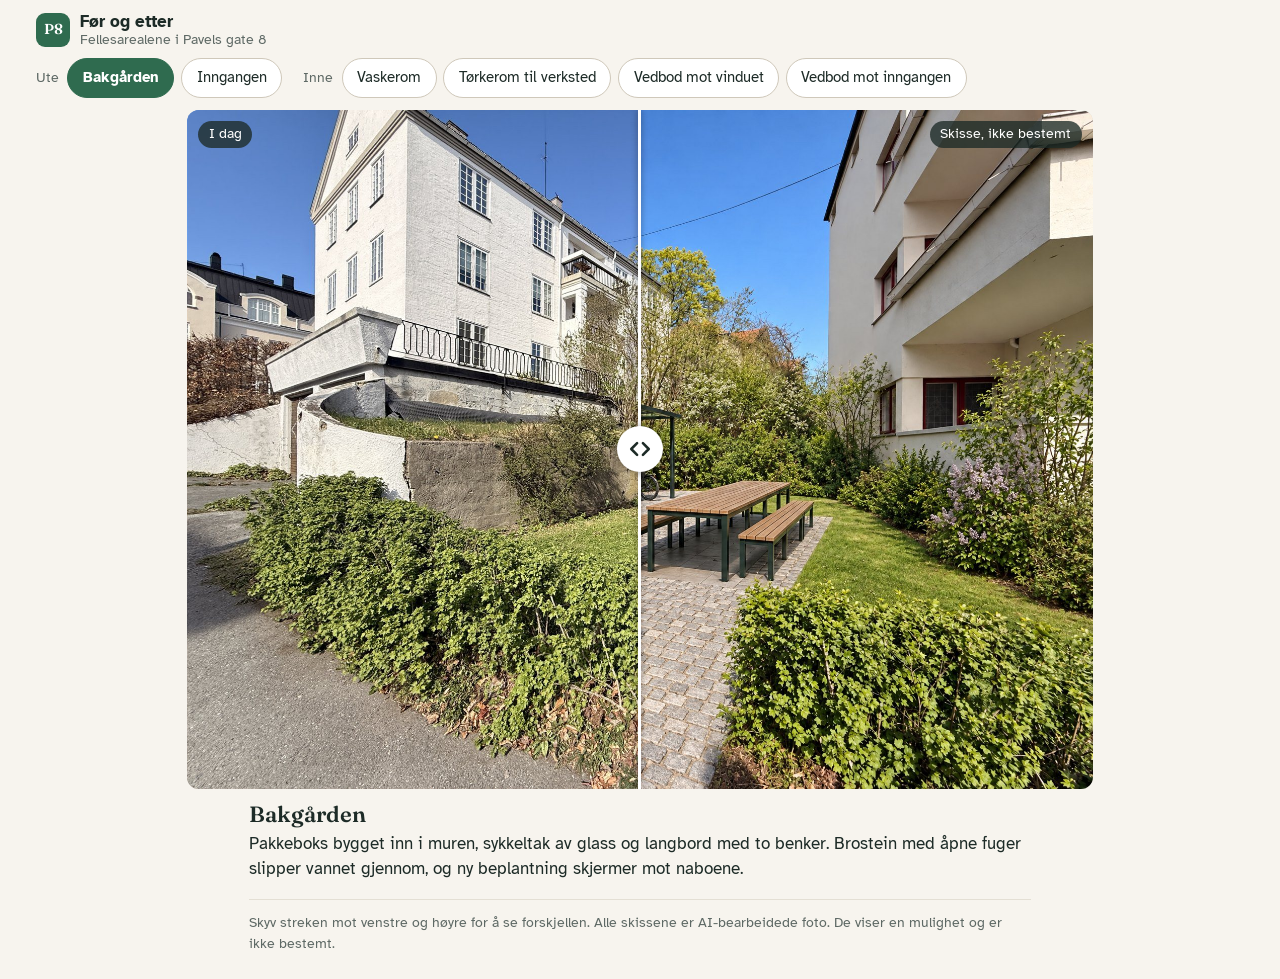
==== for-etter/index.html @ d317d460 "Legg til for-etter-side med slider for fellesarealene Co-Authored-By: Claude Opus 5.5 <noreply@anthr" ====
<!doctype html>
<html lang="nb">
<head>
  <meta charset="utf-8">
  <meta name="viewport" content="width=device-width, initial-scale=1">
  <meta name="robots" content="noindex">
  <title>Før og etter | Pavels gate 8</title>
  <link rel="preconnect" href="https://fonts.googleapis.com">
  <link rel="preconnect" href="https://fonts.gstatic.com" crossorigin>
  <link href="https://fonts.googleapis.com/css2?family=Atkinson+Hyperlegible:wght@400;700&family=Fraunces:opsz,wght@9..144,600&display=swap" rel="stylesheet">
  <style>
    :root {
      --bg: #F7F4EE;
      --surface: #FFFFFF;
      --ink: #1D2B27;
      --muted: #5E6965;
      --line: #E4DFD4;
      --line-strong: #CFC8BA;
      --primary: #2F6B4F;
      --primary-hover: #25573F;
      --primary-soft: #E4EFE8;
      --focus: #1B4FD8;
      --serif: 'Fraunces', Georgia, serif;
      --sans: 'Atkinson Hyperlegible', system-ui, -apple-system, 'Segoe UI', sans-serif;
      --gutter: 16px;
      --reservert: 13rem;
    }
    * { box-sizing: border-box; }
    html { font-size: 17px; -webkit-text-size-adjust: 100%; }
    body { margin: 0; background: var(--bg); color: var(--ink); font-family: var(--sans); line-height: 1.5; }

    .side { max-width: 1240px; margin: 0 auto; padding: 0 var(--gutter); }

    /* Topp */
    .topp { display: flex; align-items: center; gap: .6rem; padding: .7rem 0 .55rem; }
    .merke {
      width: 2rem; height: 2rem; border-radius: 9px; background: var(--primary); color: #fff;
      display: grid; place-items: center; font-family: var(--serif); font-size: .85rem; font-weight: 600; flex: none;
    }
    h1 { margin: 0; font-size: 1rem; font-weight: 700; line-height: 1.2; }
    h1 span { display: block; color: var(--muted); font-size: .8rem; font-weight: 400; }

    /* Romknapper */
    .romvalg { display: flex; flex-wrap: wrap; gap: .4rem 1.25rem; padding-bottom: .7rem; }
    .gruppe { display: flex; flex-wrap: wrap; align-items: center; gap: .4rem; }
    .gruppe-navn { color: var(--muted); font-size: .8rem; margin-right: .1rem; }
    .gruppe-knapper { display: flex; flex-wrap: wrap; gap: .4rem; }
    .romknapp {
      font: inherit; font-size: .9rem; color: var(--ink); background: var(--surface);
      border: 1px solid var(--line-strong); border-radius: 999px; padding: .36rem .85rem;
      min-height: 40px; cursor: pointer;
    }
    .romknapp:hover { background: var(--primary-soft); border-color: var(--primary); }
    .romknapp[aria-current="true"] { background: var(--primary); border-color: var(--primary); color: #fff; font-weight: 700; }
    .romknapp:focus-visible { outline: 3px solid var(--focus); outline-offset: 2px; }

    /* Slider */
    .scene {
      --r: 1.333;
      --pos: 50%;
      position: relative; overflow: hidden; margin: 0 auto;
      aspect-ratio: var(--r);
      width: min(100%, calc(max(20rem, 100vh - var(--reservert)) * var(--r)));
      width: min(100%, calc(max(20rem, 100dvh - var(--reservert)) * var(--r)));
      background: #DDD8CC; border-radius: 12px;
      cursor: ew-resize; touch-action: pan-y; user-select: none; -webkit-user-select: none;
    }
    .lag { position: absolute; inset: 0; }
    .lag img { display: block; width: 100%; height: 100%; object-fit: cover; pointer-events: none; }
    .lag-for { clip-path: inset(0 calc(100% - var(--pos)) 0 0); }
    .merkelapp {
      position: absolute; top: .65rem; padding: .18rem .6rem; border-radius: 999px;
      background: rgba(29, 43, 39, .78); color: #fff; font-size: .82rem; white-space: nowrap;
    }
    .lag-for .merkelapp { left: .65rem; }
    .lag-etter .merkelapp { right: .65rem; }

    .skille { position: absolute; top: 0; bottom: 0; left: var(--pos); width: 0; pointer-events: none; }
    .skille::before {
      content: ""; position: absolute; top: 0; bottom: 0; left: -1.5px; width: 3px;
      background: #fff; box-shadow: 0 0 6px rgba(0, 0, 0, .45);
    }
    .knott {
      position: absolute; top: 50%; left: 0; width: 46px; height: 46px; transform: translate(-50%, -50%);
      display: grid; place-items: center; border-radius: 50%;
      background: #fff; color: var(--ink); box-shadow: 0 1px 8px rgba(0, 0, 0, .4);
    }
    .knott svg { width: 28px; height: 28px; }
    .skyver {
      position: absolute; width: 1px; height: 1px; opacity: 0; margin: 0; padding: 0; overflow: hidden;
      left: var(--pos); top: 50%;
    }
    .skyver:focus-visible ~ .skille .knott { outline: 3px solid var(--focus); outline-offset: 2px; }

    /* Tekst under */
    .omtale { max-width: 46rem; margin: .7rem auto 0; }
    h2 { margin: 0 0 .15rem; font-family: var(--serif); font-size: 1.3rem; font-weight: 600; line-height: 1.25; }
    .omtale p { margin: 0; }
    .fot { max-width: 46rem; margin: 1rem auto 0; padding: .7rem 0 1.4rem; border-top: 1px solid var(--line); color: var(--muted); font-size: .85rem; }

    @media (max-width: 640px) {
      :root { --reservert: 0rem; }
      .romvalg { gap: .35rem; }
      .gruppe { width: 100%; flex-wrap: nowrap; align-items: flex-start; }
      .gruppe-navn { width: 2.4rem; margin: 0; padding-top: .5rem; flex: none; }
      .scene { border-radius: 8px; }
      .merkelapp { font-size: .75rem; top: .45rem; }
      .lag-for .merkelapp { left: .45rem; }
      .lag-etter .merkelapp { right: .45rem; }
    }
  </style>
</head>
<body>
  <div class="side">
    <header class="topp">
      <span class="merke" aria-hidden="true">P8</span>
      <h1>Før og etter <span>Fellesarealene i Pavels gate 8</span></h1>
    </header>

    <nav class="romvalg" id="romvalg" aria-label="Velg areal"></nav>

    <main>
      <div class="scene" id="scene">
        <div class="lag lag-etter">
          <img id="bilde-etter" alt="" draggable="false">
          <span class="merkelapp">Skisse, ikke bestemt</span>
        </div>
        <div class="lag lag-for">
          <img id="bilde-for" alt="" draggable="false">
          <span class="merkelapp">I dag</span>
        </div>
        <input class="skyver" id="skyver" type="range" min="0" max="100" step="1" value="50"
               aria-label="Skyv for å sammenligne bildet fra i dag med skissen">
        <div class="skille" aria-hidden="true">
          <div class="knott">
            <svg viewBox="0 0 24 24" fill="none" stroke="currentColor" stroke-width="2.2" stroke-linecap="round" stroke-linejoin="round">
              <path d="M9.5 7 4.5 12l5 5"/><path d="m14.5 7 5 5-5 5"/>
            </svg>
          </div>
        </div>
      </div>

      <section class="omtale" aria-live="polite">
        <h2 id="rom-tittel"></h2>
        <p id="rom-tekst"></p>
      </section>
    </main>

    <footer class="fot">
      Skyv streken mot venstre og høyre for å se forskjellen. Alle skissene er AI-bearbeidede foto. De viser en mulighet og er ikke bestemt.
    </footer>
  </div>

  <script>
    var ROM = [
      {
        id: 'bakgard', gruppe: 'Ute', knapp: 'Bakgården', tittel: 'Bakgården', b: 1800, h: 1350,
        tekst: 'Pakkeboks bygget inn i muren, sykkeltak av glass og langbord med to benker. Brostein med åpne fuger slipper vannet gjennom, og ny beplantning skjermer mot naboene.',
        altFor: 'Bakgården i dag, med gressbakke, støttemur og busker.',
        altEtter: 'Skisse av bakgården med pakkeboks i muren, sykkeltak, langbord på brostein og ny beplantning.'
      },
      {
        id: 'inngang', gruppe: 'Ute', knapp: 'Inngangen', tittel: 'Inngangen', b: 1800, h: 1350,
        tekst: 'Bord og to benker med rygg, for rundt seks personer, på skiferheller koblet til hellene foran inngangen. Gress rundt sittegruppen og busker som skjermer leiligheten i første etasje.',
        altFor: 'Inngangen i dag, med heller, plen og hekk.',
        altEtter: 'Skisse av inngangen med bord og to benker på skiferheller, omgitt av gress og busker.'
      },
      {
        id: 'vaskerom', gruppe: 'Inne', knapp: 'Vaskerom', tittel: 'Vaskerom', b: 1800, h: 1208,
        tekst: 'Fullverdig vaskeri med maskiner og utslagsvask i rustfritt stål langs venstre vegg. Under vinduet er det bord for bretting og planter. Tørkestativ i taket og kurvhylle til tøy som venter.',
        altFor: 'Vaskerommet i dag, med vaskemaskin, tørketrommel, gammel vask og treplatting.',
        altEtter: 'Skisse av vaskerommet med blå vegger, hvitt gulv, maskiner og vask i stål, bord under vinduet, kurvhylle og høyt skap.'
      },
      {
        id: 'verksted', gruppe: 'Inne', knapp: 'Tørkerom til verksted', tittel: 'Tørkerom til verksted', b: 1800, h: 1617,
        tekst: 'Rommet brukt som felles verksted, med arbeidsbenk under vinduet, verktøyvegg, sykkelhjørne og hylle for gjenbruk. Innerrommet er lager for materialer. Tørking er vist i vaskerommet ved siden av.',
        altFor: 'Tørkerommet i dag, med langbord, gammel rulle og slitt betonggulv.',
        altEtter: 'Skisse av rommet som verksted, med blå vegger, hvitt gulv, arbeidsbenk, verktøyvegg og en sykkel i reparasjonsstativ.'
      },
      {
        id: 'vedbod-vindu', gruppe: 'Inne', knapp: 'Vedbod mot vinduet', tittel: 'Vedbod mot vinduet', b: 1310, h: 1708,
        tekst: 'Høye vedhyller, benk under vinduet og plass til tralle, vedbærere og kasser. Gule vegger og lyst gulv.',
        altFor: 'Vedboden i dag, mørk og full av utstyr foran trehyller.',
        altEtter: 'Skisse av vedboden med gule vegger, høye vedhyller, vindu og benk.'
      },
      {
        id: 'vedbod-inngang', gruppe: 'Inne', knapp: 'Vedbod mot inngangen', tittel: 'Vedbod mot inngangen', b: 1800, h: 1350,
        tekst: 'Samme vedbod sett mot inngangsdøra. Høye hyller på begge sider, sekker med ved nederst og fri gang fram til døra.',
        altFor: 'Vedboden i dag sett mot den grønne døra, med trehyller, ved og poser.',
        altEtter: 'Skisse av vedboden med høye vedhyller på begge sider og fri gang fram til den grønne døra.'
      }
    ];

    var scene = document.getElementById('scene');
    var skyver = document.getElementById('skyver');
    var bildeFor = document.getElementById('bilde-for');
    var bildeEtter = document.getElementById('bilde-etter');
    var romvalg = document.getElementById('romvalg');
    var knapper = {};
    var sisteValg = 0;

    function kilde(rom, del) { return 'bilder/' + rom.id + '-' + del + '.jpg'; }

    function settPosisjon(prosent) {
      var p = Math.max(0, Math.min(100, prosent));
      scene.style.setProperty('--pos', p + '%');
      skyver.value = Math.round(p);
      skyver.setAttribute('aria-valuetext', Math.round(p) + ' prosent av bildet viser i dag');
    }

    function forhandslast(url) {
      return new Promise(function (ferdig) {
        var b = new Image();
        b.onload = b.onerror = ferdig;
        b.src = url;
        setTimeout(ferdig, 1500); // Treg linje: vis bildet mens det lastes
      });
    }

    function visRom(id, oppdaterAdresse) {
      var rom = ROM.filter(function (r) { return r.id === id; })[0] || ROM[0];
      var valg = ++sisteValg;
      Object.keys(knapper).forEach(function (k) {
        if (k === rom.id) knapper[k].setAttribute('aria-current', 'true');
        else knapper[k].removeAttribute('aria-current');
      });
      if (oppdaterAdresse) history.replaceState(null, '', '#' + rom.id);
      document.title = rom.tittel + ': før og etter | Pavels gate 8';
      document.getElementById('rom-tittel').textContent = rom.tittel;
      document.getElementById('rom-tekst').textContent = rom.tekst;

      Promise.all([forhandslast(kilde(rom, 'for')), forhandslast(kilde(rom, 'etter'))]).then(function () {
        if (valg !== sisteValg) return;
        scene.style.setProperty('--r', rom.b / rom.h);
        bildeFor.src = kilde(rom, 'for');
        bildeFor.alt = rom.altFor;
        bildeEtter.src = kilde(rom, 'etter');
        bildeEtter.alt = rom.altEtter;
        settPosisjon(50);
      });
    }

    // Romknapper, gruppert i ute og inne
    ['Ute', 'Inne'].forEach(function (navn) {
      var gruppe = document.createElement('div');
      gruppe.className = 'gruppe';
      gruppe.setAttribute('role', 'group');
      gruppe.setAttribute('aria-label', navn);
      var etikett = document.createElement('span');
      etikett.className = 'gruppe-navn';
      etikett.textContent = navn;
      etikett.setAttribute('aria-hidden', 'true');
      gruppe.appendChild(etikett);
      var rad = document.createElement('div');
      rad.className = 'gruppe-knapper';
      gruppe.appendChild(rad);
      ROM.filter(function (r) { return r.gruppe === navn; }).forEach(function (rom) {
        var k = document.createElement('button');
        k.type = 'button';
        k.className = 'romknapp';
        k.textContent = rom.knapp;
        k.addEventListener('click', function () { visRom(rom.id, true); });
        knapper[rom.id] = k;
        rad.appendChild(k);
      });
      romvalg.appendChild(gruppe);
    });

    // Dra med mus eller finger. Loddrett sveip på mobil ruller siden som vanlig.
    function fraPeker(e) {
      var boks = scene.getBoundingClientRect();
      settPosisjon((e.clientX - boks.left) / boks.width * 100);
    }
    var drar = false;
    scene.addEventListener('pointerdown', function (e) {
      drar = true;
      scene.setPointerCapture(e.pointerId);
      fraPeker(e);
      e.preventDefault();
    });
    scene.addEventListener('pointermove', function (e) { if (drar) fraPeker(e); });
    scene.addEventListener('pointerup', function () { drar = false; });
    scene.addEventListener('pointercancel', function () { drar = false; });

    // Piltaster via den skjulte skyveren
    skyver.addEventListener('input', function () { settPosisjon(Number(skyver.value)); });

    window.addEventListener('hashchange', function () { visRom(location.hash.slice(1), false); });

    visRom(location.hash.slice(1), false);

    // Last resten i bakgrunnen, slik at byttet mellom rom går raskt
    window.addEventListener('load', function () {
      ROM.forEach(function (rom) { forhandslast(kilde(rom, 'for')); forhandslast(kilde(rom, 'etter')); });
    });
  </script>
</body>
</html>
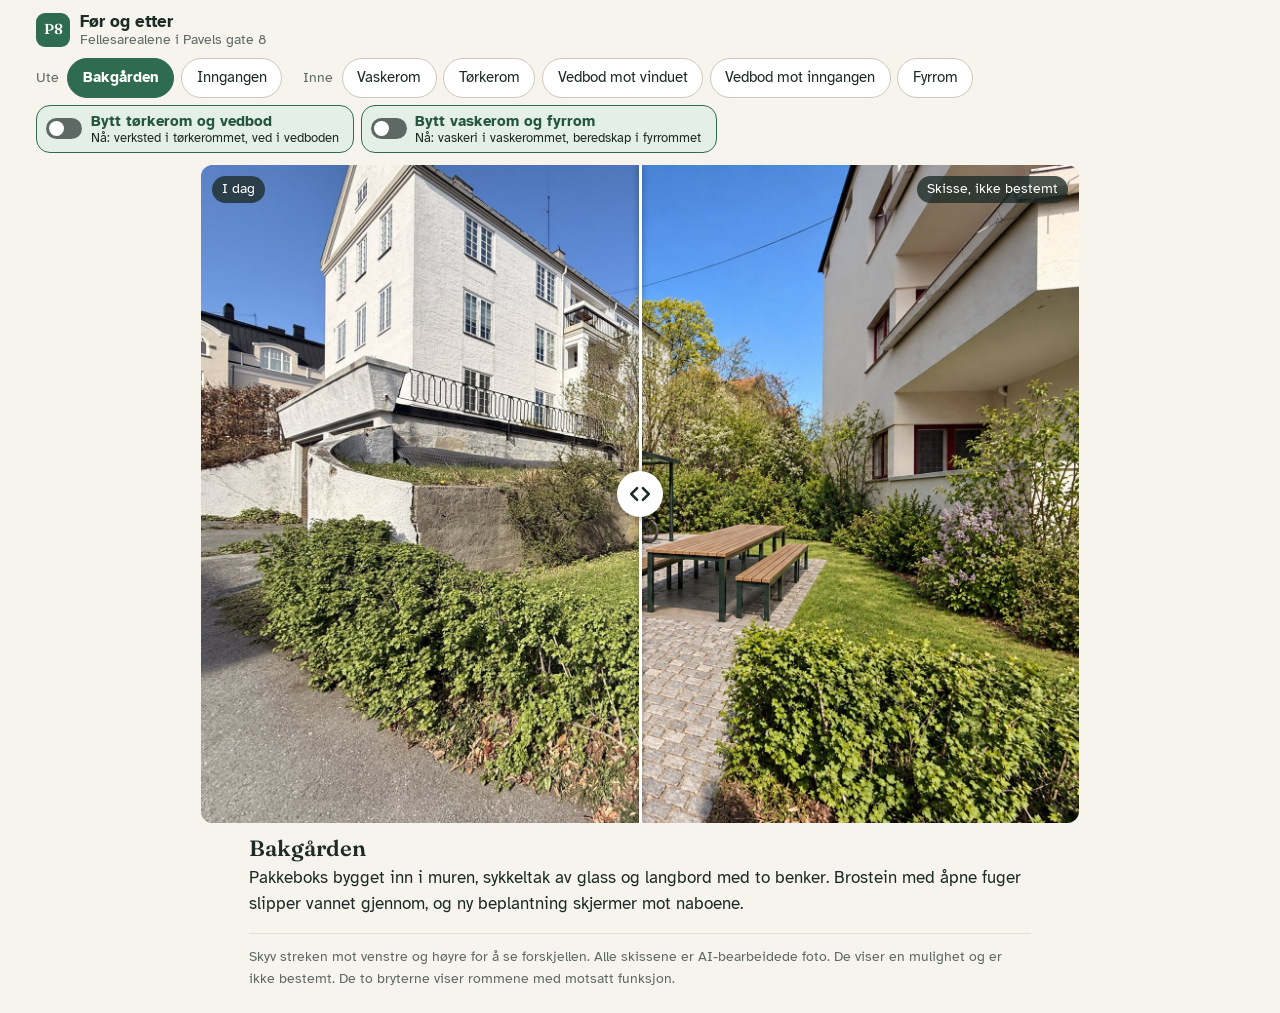
==== commit cbcacfb0: "For-etter: brytere for byttet funksjon og fyrrommet To brytere viser rommene med motsatt funksjon: t" ====
--- a/for-etter/index.html
+++ b/for-etter/index.html
@@ -23,7 +23,7 @@
       --serif: 'Fraunces', Georgia, serif;
       --sans: 'Atkinson Hyperlegible', system-ui, -apple-system, 'Segoe UI', sans-serif;
       --gutter: 16px;
-      --reservert: 13rem;
+      --reservert: 14.2rem;
     }
     * { box-sizing: border-box; }
     html { font-size: 17px; -webkit-text-size-adjust: 100%; }
@@ -53,6 +53,28 @@
     .romknapp:hover { background: var(--primary-soft); border-color: var(--primary); }
     .romknapp[aria-current="true"] { background: var(--primary); border-color: var(--primary); color: #fff; font-weight: 700; }
     .romknapp:focus-visible { outline: 3px solid var(--focus); outline-offset: 2px; }
+
+    /* Brytere: bytt funksjon mellom to rom */
+    .brytere { display: flex; flex-wrap: wrap; gap: .4rem; width: 100%; }
+    .bytteknapp {
+      display: inline-flex; align-items: center; gap: .5rem;
+      font: inherit; font-size: .9rem; font-weight: 700; color: var(--primary-hover); background: var(--primary-soft);
+      border: 1px solid var(--primary); border-radius: 14px; padding: .3rem .85rem .3rem .55rem;
+      text-align: left; line-height: 1.25;
+      min-height: 40px; cursor: pointer;
+    }
+    .bytteknapp:hover { background: #D5E6DB; }
+    .bryter-ord { display: block; }
+    .forklaring { display: block; font-size: .78rem; font-weight: 400; color: var(--ink); }
+    .bytteknapp:focus-visible { outline: 3px solid var(--focus); outline-offset: 2px; }
+    .bryter { position: relative; width: 2.1rem; height: 1.2rem; border-radius: 999px; background: var(--muted); flex: none; transition: background .15s; }
+    .bryter::after {
+      content: ""; position: absolute; top: .15rem; left: .15rem; width: .9rem; height: .9rem;
+      border-radius: 50%; background: #fff; transition: transform .15s;
+    }
+    .bytteknapp[aria-pressed="true"] .bryter { background: var(--primary); }
+    .bytteknapp[aria-pressed="true"] .bryter::after { transform: translateX(.9rem); }
+    @media (prefers-reduced-motion: reduce) { .bryter, .bryter::after { transition: none; } }
 
     /* Slider */
     .scene {
@@ -123,7 +145,7 @@
       <div class="scene" id="scene">
         <div class="lag lag-etter">
           <img id="bilde-etter" alt="" draggable="false">
-          <span class="merkelapp">Skisse, ikke bestemt</span>
+          <span class="merkelapp" id="merkelapp-etter">Skisse, ikke bestemt</span>
         </div>
         <div class="lag lag-for">
           <img id="bilde-for" alt="" draggable="false">
@@ -147,7 +169,7 @@
     </main>
 
     <footer class="fot">
-      Skyv streken mot venstre og høyre for å se forskjellen. Alle skissene er AI-bearbeidede foto. De viser en mulighet og er ikke bestemt.
+      Skyv streken mot venstre og høyre for å se forskjellen. Alle skissene er AI-bearbeidede foto. De viser en mulighet og er ikke bestemt. De to bryterne viser rommene med motsatt funksjon.
     </footer>
   </div>
 
@@ -169,25 +191,56 @@
         id: 'vaskerom', gruppe: 'Inne', knapp: 'Vaskerom', tittel: 'Vaskerom', b: 1800, h: 1208,
         tekst: 'Fullverdig vaskeri med maskiner og utslagsvask i rustfritt stål langs venstre vegg. Under vinduet er det bord for bretting og planter. Tørkestativ i taket og kurvhylle til tøy som venter.',
         altFor: 'Vaskerommet i dag, med vaskemaskin, tørketrommel, gammel vask og treplatting.',
-        altEtter: 'Skisse av vaskerommet med blå vegger, hvitt gulv, maskiner og vask i stål, bord under vinduet, kurvhylle og høyt skap.'
-      },
-      {
-        id: 'verksted', gruppe: 'Inne', knapp: 'Tørkerom til verksted', tittel: 'Tørkerom til verksted', b: 1800, h: 1617,
+        altEtter: 'Skisse av vaskerommet med blå vegger, hvitt gulv, maskiner og vask i stål, bord under vinduet, kurvhylle og høyt skap.',
+        bytte: {
+          par: 'vask', tittel: 'Vaskerom til beredskapsrom',
+          tekst: 'Rommet brukt som husets beredskapsrom. Vannkanner i reoler langs venstre vegg, benk med stormkjøkken, pledd og soveposer under vinduet, og mat og hygieneartikler i reol mot bakveggen. Ingenting står direkte på gulvet. Vaskeriet er vist i fyrrommet.',
+          altEtter: 'Skisse av rommet som beredskapsrom, med blå vegger, hvitt gulv, reoler med blå vannkanner til venstre, benk under vinduet og reol med mat og hygieneartikler.'
+        }
+      },
+      {
+        id: 'verksted', gruppe: 'Inne', knapp: 'Tørkerom', tittel: 'Tørkerom til verksted', b: 1800, h: 1617,
         tekst: 'Rommet brukt som felles verksted, med arbeidsbenk under vinduet, verktøyvegg, sykkelhjørne og hylle for gjenbruk. Innerrommet er lager for materialer. Tørking er vist i vaskerommet ved siden av.',
         altFor: 'Tørkerommet i dag, med langbord, gammel rulle og slitt betonggulv.',
-        altEtter: 'Skisse av rommet som verksted, med blå vegger, hvitt gulv, arbeidsbenk, verktøyvegg og en sykkel i reparasjonsstativ.'
+        altEtter: 'Skisse av rommet som verksted, med blå vegger, hvitt gulv, arbeidsbenk, verktøyvegg og en sykkel i reparasjonsstativ.',
+        bytte: {
+          par: 'ved', tittel: 'Tørkerom til vedrom',
+          tekst: 'Rommet brukt som felles vedrom, med høye hyller langs veggene, ved i nettsekker nederst og en lav hylle under vinduet. Innerrommet har hyller med ved på begge sider. Midt i rommet står et stort bord, og i taket henger et tørkestativ. Det er fri gulvflate rundt bordet, slik at det er plass til tralla.',
+          altEtter: 'Skisse av rommet som vedrom, med blå vegger, hvitt gulv, høye hyller fulle av ved, nettsekker nederst, en et stort bord midt i rommet, en tralle lastet med ved og et tørkestativ i taket.'
+        }
       },
       {
         id: 'vedbod-vindu', gruppe: 'Inne', knapp: 'Vedbod mot vinduet', tittel: 'Vedbod mot vinduet', b: 1310, h: 1708,
         tekst: 'Høye vedhyller, benk under vinduet og plass til tralle, vedbærere og kasser. Gule vegger og lyst gulv.',
         altFor: 'Vedboden i dag, mørk og full av utstyr foran trehyller.',
-        altEtter: 'Skisse av vedboden med gule vegger, høye vedhyller, vindu og benk.'
+        altEtter: 'Skisse av vedboden med gule vegger, høye vedhyller, vindu og benk.',
+        bytte: {
+          par: 'ved', tittel: 'Vedbod til verksted, mot vinduet',
+          tekst: 'Rommet brukt som felles verksted. Under vinduet er det plass til søm og lapping, med symaskin, skuffer og kasser med stoff. Til høyre står ski og staver fritt på veggen, så de er lette å løfte ut. Benken for smøring og reparasjon av sportsutstyr står videre langs samme vegg, utenfor bildet. Lukene i veggen holdes fri.',
+          altEtter: 'Skisse av rommet som verksted, med gule vegger, symaskin på en benk under vinduet, krakk, skuffer og ski med staver som står fritt på veggen.'
+        }
       },
       {
         id: 'vedbod-inngang', gruppe: 'Inne', knapp: 'Vedbod mot inngangen', tittel: 'Vedbod mot inngangen', b: 1800, h: 1350,
         tekst: 'Samme vedbod sett mot inngangsdøra. Høye hyller på begge sider, sekker med ved nederst og fri gang fram til døra.',
         altFor: 'Vedboden i dag sett mot den grønne døra, med trehyller, ved og poser.',
-        altEtter: 'Skisse av vedboden med høye vedhyller på begge sider og fri gang fram til den grønne døra.'
+        altEtter: 'Skisse av vedboden med høye vedhyller på begge sider og fri gang fram til den grønne døra.',
+        bytte: {
+          par: 'ved', tittel: 'Vedbod til verksted, mot inngangen',
+          tekst: 'Samme rom sett mot inngangsdøra. Til venstre er det sykkelhjørne med reparasjonsstativ, hjulstativ, pumpe og verktøy på veggen. Til høyre er det snekkerbenk med skruestikke, verktøytavle og hylle. Trappa og gangen fram til døra er fri.',
+          altEtter: 'Skisse av rommet som verksted, med en sykkel i reparasjonsstativ til venstre og en snekkerbenk med verktøytavle og krakker til høyre, og fri gang fram til den grønne døra.'
+        }
+      },
+      {
+        id: 'fyrrom', gruppe: 'Inne', knapp: 'Fyrrom', tittel: 'Fyrrom til beredskapsrom', b: 1800, h: 1339,
+        tekst: 'Beredskapslageret er vedtatt, men plasseringen er ikke avgjort. Her er det vist i fyrrommet, med vann i 10-liters kanner under vinduet, mat og hygieneartikler ved døra, og varme, lys og førstehjelp ved den murte sokkelen. Ingenting står på gulvet. Rommet må først sikres mot kloakk.',
+        altFor: 'Fyrrommet i dag, med grønn dør, murt sokkel med brostein, trebukker, rør og flekkete vegger.',
+        altEtter: 'Skisse av fyrrommet som beredskapsrom, med hvite vegger, lysegrått gulv, reoler med blå vannkanner under vinduet, reol med mat og hygieneartikler ved den grønne døra, og pledd, soveposer, radioer, lanterner og førstehjelpsskap ved den hvite sokkelen.',
+        bytte: {
+          par: 'vask', tittel: 'Fyrrom til vaskerom',
+          tekst: 'Rommet brukt som vaskerom, med vaskemaskin, tørketrommel og utslagsvask i stål langs høyre vegg. Den murte sokkelen har fått eikeplate til bretting, og på veggen er det tørkestativ, strykebrett og hyller. Høyt skap til venstre for døra. Sikring mot kloakk må på plass først.',
+          altEtter: 'Skisse av fyrrommet som vaskerom, med hvite vegger, maskiner og vask i stål, eikeplate på sokkelen, tralle med tøypose og høyt hvitt skap.'
+        }
       }
     ];
 
@@ -198,8 +251,36 @@
     var romvalg = document.getElementById('romvalg');
     var knapper = {};
     var sisteValg = 0;
+    var gjeldende = null;
+    var PAR = [
+      { id: 'ved', tekst: 'Bytt tørkerom og vedbod', start: 'verksted',
+        vanlig: 'Nå: verksted i tørkerommet, ved i vedboden', byttet: 'Nå: ved i tørkerommet, verksted i vedboden' },
+      { id: 'vask', tekst: 'Bytt vaskerom og fyrrom', start: 'vaskerom',
+        vanlig: 'Nå: vaskeri i vaskerommet, beredskap i fyrrommet', byttet: 'Nå: beredskap i vaskerommet, vaskeri i fyrrommet' }
+    ];
+    var byttet = {};
+    (new URLSearchParams(location.search).get('byttet') || '').split(',').forEach(function (id) {
+      if (PAR.some(function (p) { return p.id === id; })) byttet[id] = true;
+    });
+    var brytere = {};
 
     function kilde(rom, del) { return 'bilder/' + rom.id + '-' + del + '.jpg'; }
+
+    // Tekst og bilde for rommet slik det vises nå, med eller uten byttet funksjon
+    function erByttet(rom) { return !!(rom.bytte && byttet[rom.bytte.par]); }
+    function visning(rom) { return erByttet(rom) ? rom.bytte : rom; }
+    function etterKilde(rom) { return kilde(rom, erByttet(rom) ? 'bytte' : 'etter'); }
+    function adresse(rom) {
+      var aktive = PAR.filter(function (p) { return byttet[p.id]; }).map(function (p) { return p.id; }).join(',');
+      return location.pathname + (aktive ? '?byttet=' + aktive : '') + '#' + rom.id;
+    }
+
+    function oppdaterBrytere() {
+      PAR.forEach(function (p) {
+        brytere[p.id].setAttribute('aria-pressed', byttet[p.id] ? 'true' : 'false');
+        brytere[p.id].querySelector('.forklaring').textContent = byttet[p.id] ? p.byttet : p.vanlig;
+      });
+    }
 
     function settPosisjon(prosent) {
       var p = Math.max(0, Math.min(100, prosent));
@@ -217,26 +298,30 @@
       });
     }
 
-    function visRom(id, oppdaterAdresse) {
+    function visRom(id, oppdaterAdresse, beholdPosisjon) {
       var rom = ROM.filter(function (r) { return r.id === id; })[0] || ROM[0];
       var valg = ++sisteValg;
+      var vis = visning(rom);
+      gjeldende = rom;
       Object.keys(knapper).forEach(function (k) {
         if (k === rom.id) knapper[k].setAttribute('aria-current', 'true');
         else knapper[k].removeAttribute('aria-current');
       });
-      if (oppdaterAdresse) history.replaceState(null, '', '#' + rom.id);
-      document.title = rom.tittel + ': før og etter | Pavels gate 8';
-      document.getElementById('rom-tittel').textContent = rom.tittel;
-      document.getElementById('rom-tekst').textContent = rom.tekst;
-
-      Promise.all([forhandslast(kilde(rom, 'for')), forhandslast(kilde(rom, 'etter'))]).then(function () {
+      if (oppdaterAdresse) history.replaceState(null, '', adresse(rom));
+      document.title = vis.tittel + ': før og etter | Pavels gate 8';
+      document.getElementById('rom-tittel').textContent = vis.tittel;
+      document.getElementById('rom-tekst').textContent = vis.tekst;
+
+      Promise.all([forhandslast(kilde(rom, 'for')), forhandslast(etterKilde(rom))]).then(function () {
         if (valg !== sisteValg) return;
         scene.style.setProperty('--r', rom.b / rom.h);
         bildeFor.src = kilde(rom, 'for');
         bildeFor.alt = rom.altFor;
-        bildeEtter.src = kilde(rom, 'etter');
-        bildeEtter.alt = rom.altEtter;
-        settPosisjon(50);
+        bildeEtter.src = etterKilde(rom);
+        bildeEtter.alt = vis.altEtter;
+        document.getElementById('merkelapp-etter').textContent =
+          erByttet(rom) ? 'Byttet om: skisse, ikke bestemt' : 'Skisse, ikke bestemt';
+        if (!beholdPosisjon) settPosisjon(50);
       });
     }
 
@@ -266,6 +351,37 @@
       romvalg.appendChild(gruppe);
     });
 
+    // Brytere: viser to rom med motsatt funksjon. Står du i et annet rom, hopper siden til det første i paret.
+    var bryterRad = document.createElement('div');
+    bryterRad.className = 'brytere';
+    PAR.forEach(function (p) {
+      var knapp = document.createElement('button');
+      knapp.type = 'button';
+      knapp.className = 'bytteknapp';
+      var bryter = document.createElement('span');
+      bryter.className = 'bryter';
+      bryter.setAttribute('aria-hidden', 'true');
+      knapp.appendChild(bryter);
+      var ord = document.createElement('span');
+      ord.className = 'bryter-ord';
+      ord.textContent = p.tekst;
+      var forklaring = document.createElement('span');
+      forklaring.className = 'forklaring';
+      ord.appendChild(forklaring);
+      knapp.appendChild(ord);
+      knapp.addEventListener('click', function () {
+        byttet[p.id] = !byttet[p.id];
+        oppdaterBrytere();
+        var iParet = gjeldende.bytte && gjeldende.bytte.par === p.id;
+        if (byttet[p.id] && !iParet) visRom(p.start, true);
+        else visRom(gjeldende.id, true, true);
+      });
+      brytere[p.id] = knapp;
+      bryterRad.appendChild(knapp);
+    });
+    romvalg.appendChild(bryterRad);
+    oppdaterBrytere();
+
     // Dra med mus eller finger. Loddrett sveip på mobil ruller siden som vanlig.
     function fraPeker(e) {
       var boks = scene.getBoundingClientRect();
@@ -291,7 +407,11 @@
 
     // Last resten i bakgrunnen, slik at byttet mellom rom går raskt
     window.addEventListener('load', function () {
-      ROM.forEach(function (rom) { forhandslast(kilde(rom, 'for')); forhandslast(kilde(rom, 'etter')); });
+      ROM.forEach(function (rom) {
+        forhandslast(kilde(rom, 'for'));
+        forhandslast(kilde(rom, 'etter'));
+        if (rom.bytte) forhandslast(kilde(rom, 'bytte'));
+      });
     });
   </script>
 </body>
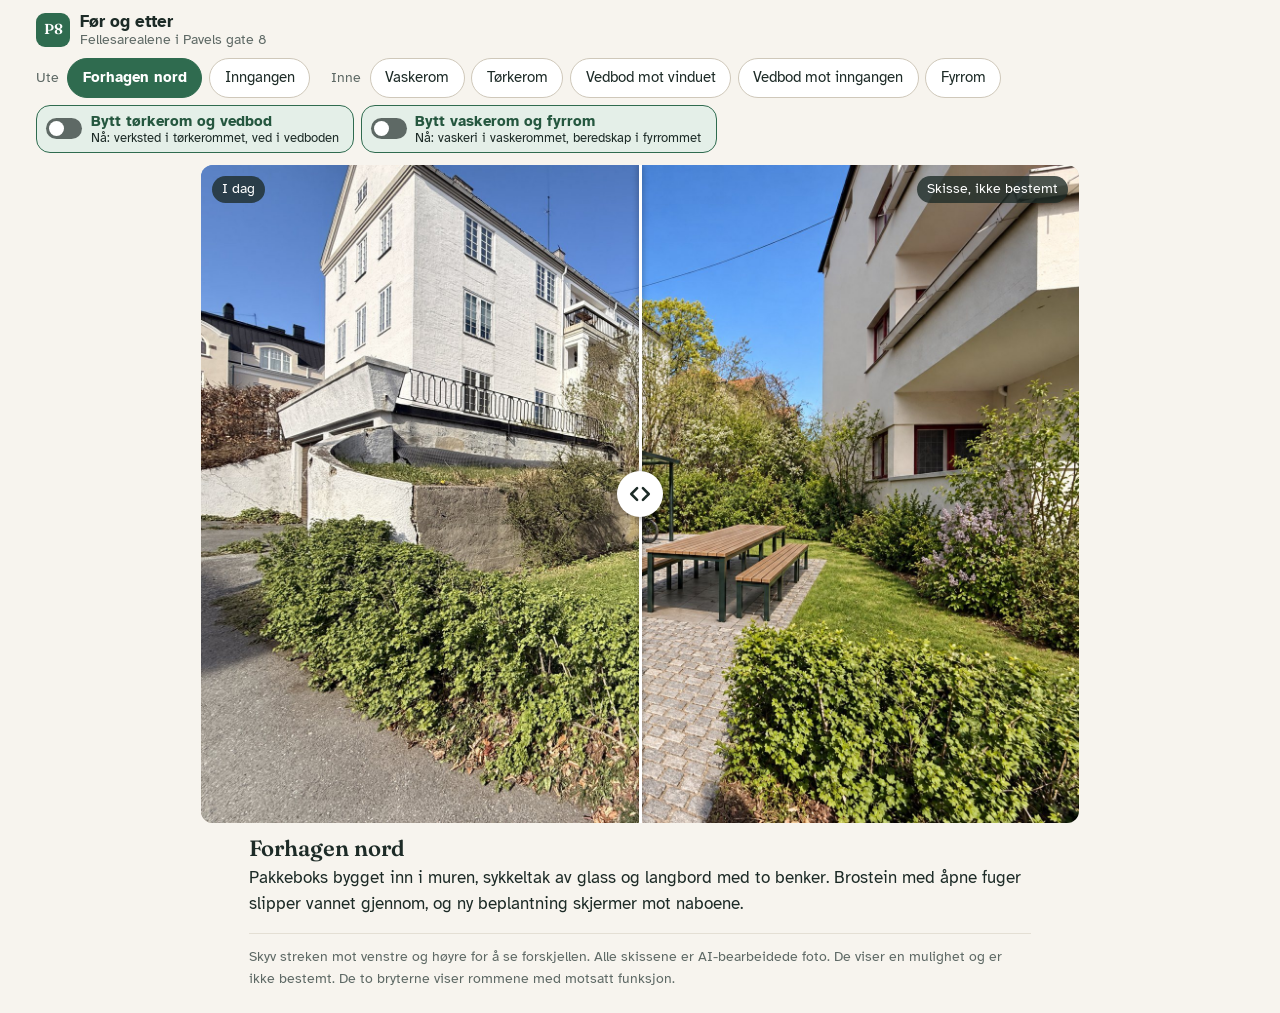
==== commit d9eb5ff3: "For-etter: bakgården heter nå forhagen nord Co-Authored-By: Claude Opus 5.5 <noreply@anthropic.com>" ====
--- a/for-etter/index.html
+++ b/for-etter/index.html
@@ -176,10 +176,10 @@
   <script>
     var ROM = [
       {
-        id: 'bakgard', gruppe: 'Ute', knapp: 'Bakgården', tittel: 'Bakgården', b: 1800, h: 1350,
+        id: 'bakgard', gruppe: 'Ute', knapp: 'Forhagen nord', tittel: 'Forhagen nord', b: 1800, h: 1350,
         tekst: 'Pakkeboks bygget inn i muren, sykkeltak av glass og langbord med to benker. Brostein med åpne fuger slipper vannet gjennom, og ny beplantning skjermer mot naboene.',
-        altFor: 'Bakgården i dag, med gressbakke, støttemur og busker.',
-        altEtter: 'Skisse av bakgården med pakkeboks i muren, sykkeltak, langbord på brostein og ny beplantning.'
+        altFor: 'Forhagen nord i dag, med gressbakke, støttemur og busker.',
+        altEtter: 'Skisse av forhagen nord med pakkeboks i muren, sykkeltak, langbord på brostein og ny beplantning.'
       },
       {
         id: 'inngang', gruppe: 'Ute', knapp: 'Inngangen', tittel: 'Inngangen', b: 1800, h: 1350,
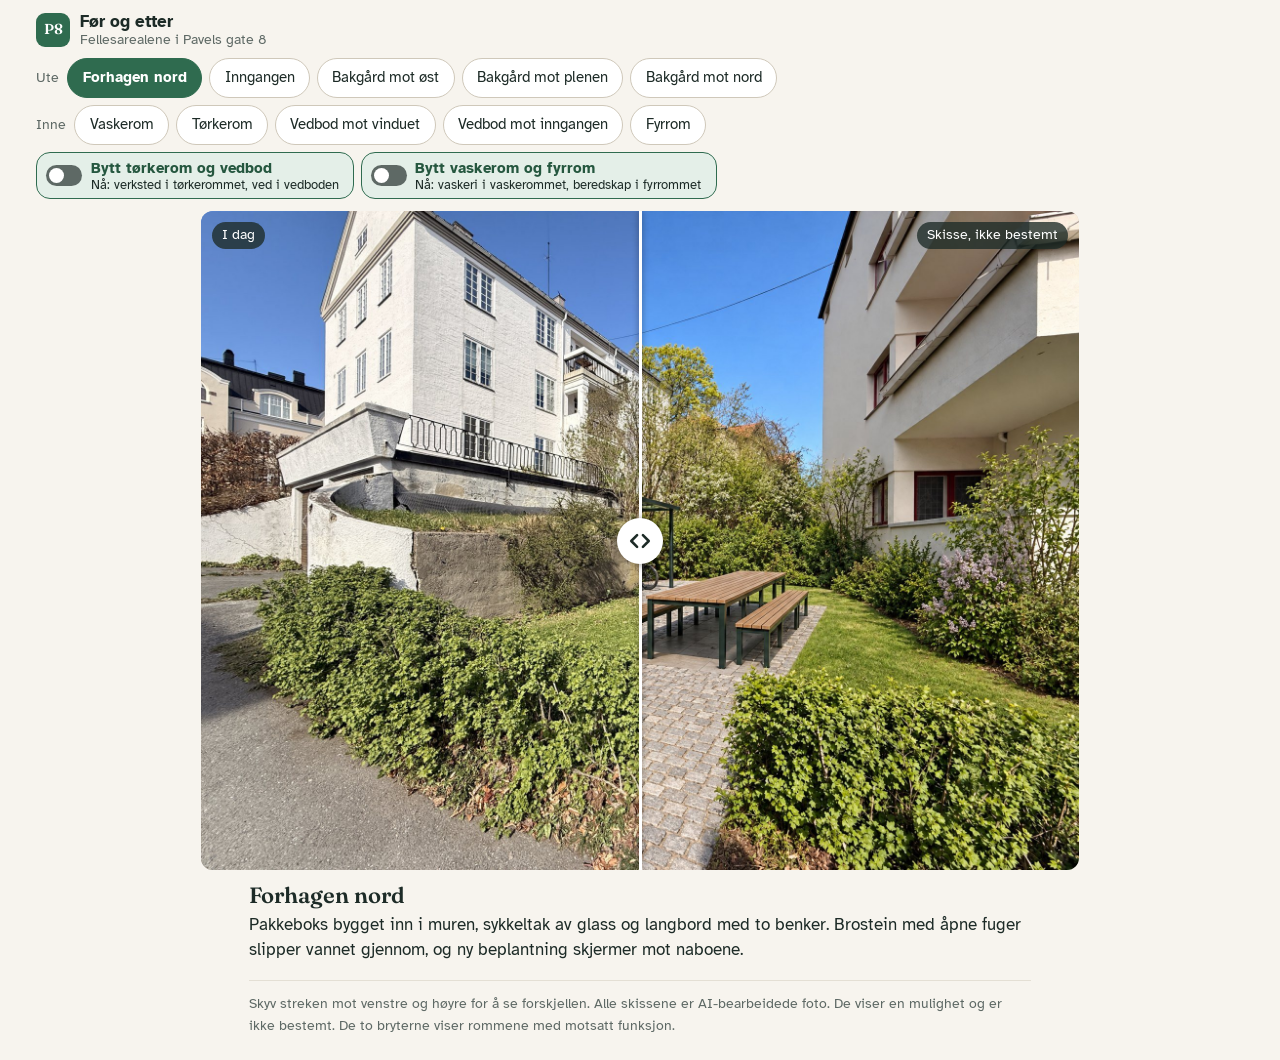
==== commit 72489b2a: "For-etter: bakgården i tre retninger og ny vedbod mot vinduet Legger til Bakgård mot øst, mot plenen" ====
--- a/for-etter/index.html
+++ b/for-etter/index.html
@@ -188,6 +188,24 @@
         altEtter: 'Skisse av inngangen med bord og to benker på skiferheller, omgitt av gress og busker.'
       },
       {
+        id: 'bakgard-ost', gruppe: 'Ute', knapp: 'Bakgård mot øst', tittel: 'Bakgård mot øst', b: 1800, h: 1350,
+        tekst: 'Brostein, regnbed mot fasaden og pakkeboks i den gamle søppelsjakten. Oslo kommune gir støtte til å etablere slike regnbed.',
+        altFor: 'Bakgården mot øst i dag, med grus, parkert bil, plantekasser langs fasaden og den gamle søppelsjakten med rød luke.',
+        altEtter: 'Skisse av bakgården mot øst med brostein, regnbed med busker i ulike farger langs fasaden og rød pakkeboks i den gamle søppelsjakten.'
+      },
+      {
+        id: 'bakgard-plen', gruppe: 'Ute', knapp: 'Bakgård mot plenen', tittel: 'Bakgård mot plenen', b: 1800, h: 1350,
+        tekst: 'Orangeri inntil muren i enden av plenen, med brystning av tegl i varme jordfarger og langbord for store middager. Tørkestativet er flyttet innerst på plenen, mellom orangeriet og fasaden, og steinhellene er borte. Brostein der grusen er, og en smal sti fram til døra. Størrelsen på orangeriet er et anslag ut fra fotoet og må måles på stedet.',
+        altFor: 'Bakgården mot plenen i dag, med steinheller i gresset, tørkestativ og grus i forgrunnen.',
+        altEtter: 'Skisse av plenen med et opplyst orangeri i grønne profiler og teglbrystning, langbord inne, terrakottapotter ved døra, tørkestativ innerst og brostein i forgrunnen.'
+      },
+      {
+        id: 'bakgard-nord', gruppe: 'Ute', knapp: 'Bakgård mot nord', tittel: 'Bakgård mot nord', b: 1800, h: 1328,
+        tekst: 'Samme orangeri sett fra fasaden, med langsiden mot plenen og langbordet synlig gjennom glasset. Tørkestativet står nærmest, til venstre i bildet, mellom orangeriet og fasaden. Steinhellene er borte, og brostein ligger der grusen er. Størrelsen på orangeriet er et anslag ut fra fotoet og må måles på stedet.',
+        altFor: 'Bakgården mot nord i dag, med plen, steinheller, tørkestativ, lav mur og hekk.',
+        altEtter: 'Skisse av plenen sett fra fasaden, med et opplyst orangeri med teglbrystning og langbord, tørkestativ til venstre og brostein bak til høyre.'
+      },
+      {
         id: 'vaskerom', gruppe: 'Inne', knapp: 'Vaskerom', tittel: 'Vaskerom', b: 1800, h: 1208,
         tekst: 'Fullverdig vaskeri med maskiner og utslagsvask i rustfritt stål langs venstre vegg. Under vinduet er det bord for bretting og planter. Tørkestativ i taket og kurvhylle til tøy som venter.',
         altFor: 'Vaskerommet i dag, med vaskemaskin, tørketrommel, gammel vask og treplatting.',
@@ -210,14 +228,14 @@
         }
       },
       {
-        id: 'vedbod-vindu', gruppe: 'Inne', knapp: 'Vedbod mot vinduet', tittel: 'Vedbod mot vinduet', b: 1310, h: 1708,
-        tekst: 'Høye vedhyller, benk under vinduet og plass til tralle, vedbærere og kasser. Gule vegger og lyst gulv.',
+        id: 'vedbod-vindu', gruppe: 'Inne', knapp: 'Vedbod mot vinduet', tittel: 'Vedbod mot vinduet', b: 1800, h: 1339,
+        tekst: 'Høye vedreoler på begge sider, med sekker med ved nederst. Under benken ved vinduet står tralle, vedbærere, kasse med opptenningsved og askebøtte. Gule vegger og lyst gulv.',
         altFor: 'Vedboden i dag, mørk og full av utstyr foran trehyller.',
-        altEtter: 'Skisse av vedboden med gule vegger, høye vedhyller, vindu og benk.',
+        altEtter: 'Skisse av vedboden med gule vegger, høye vedreoler på begge sider, benk under vinduet og tralle, vedbærere og askebøtte under benken.',
         bytte: {
           par: 'ved', tittel: 'Vedbod til verksted, mot vinduet',
-          tekst: 'Rommet brukt som felles verksted. Under vinduet er det plass til søm og lapping, med symaskin, skuffer og kasser med stoff. Til høyre står ski og staver fritt på veggen, så de er lette å løfte ut. Benken for smøring og reparasjon av sportsutstyr står videre langs samme vegg, utenfor bildet. Lukene i veggen holdes fri.',
-          altEtter: 'Skisse av rommet som verksted, med gule vegger, symaskin på en benk under vinduet, krakk, skuffer og ski med staver som står fritt på veggen.'
+          tekst: 'Rommet brukt som felles verksted. Under vinduet er det plass til søm og lapping, med symaskin, skuffer og kasser med stoff. Til høyre står ski og staver fritt på veggen, så de er lette å løfte ut, med skøyter, hjelmer og hylle over. Lengst til høyre er det benk for smøring og reparasjon av sportsutstyr. Lukene i veggen holdes fri.',
+          altEtter: 'Skisse av rommet som verksted, med gule vegger, symaskin på en benk under vinduet, krakk, skuffer, ski med staver som står fritt på veggen, skøyter, hjelm og smørebenk.'
         }
       },
       {
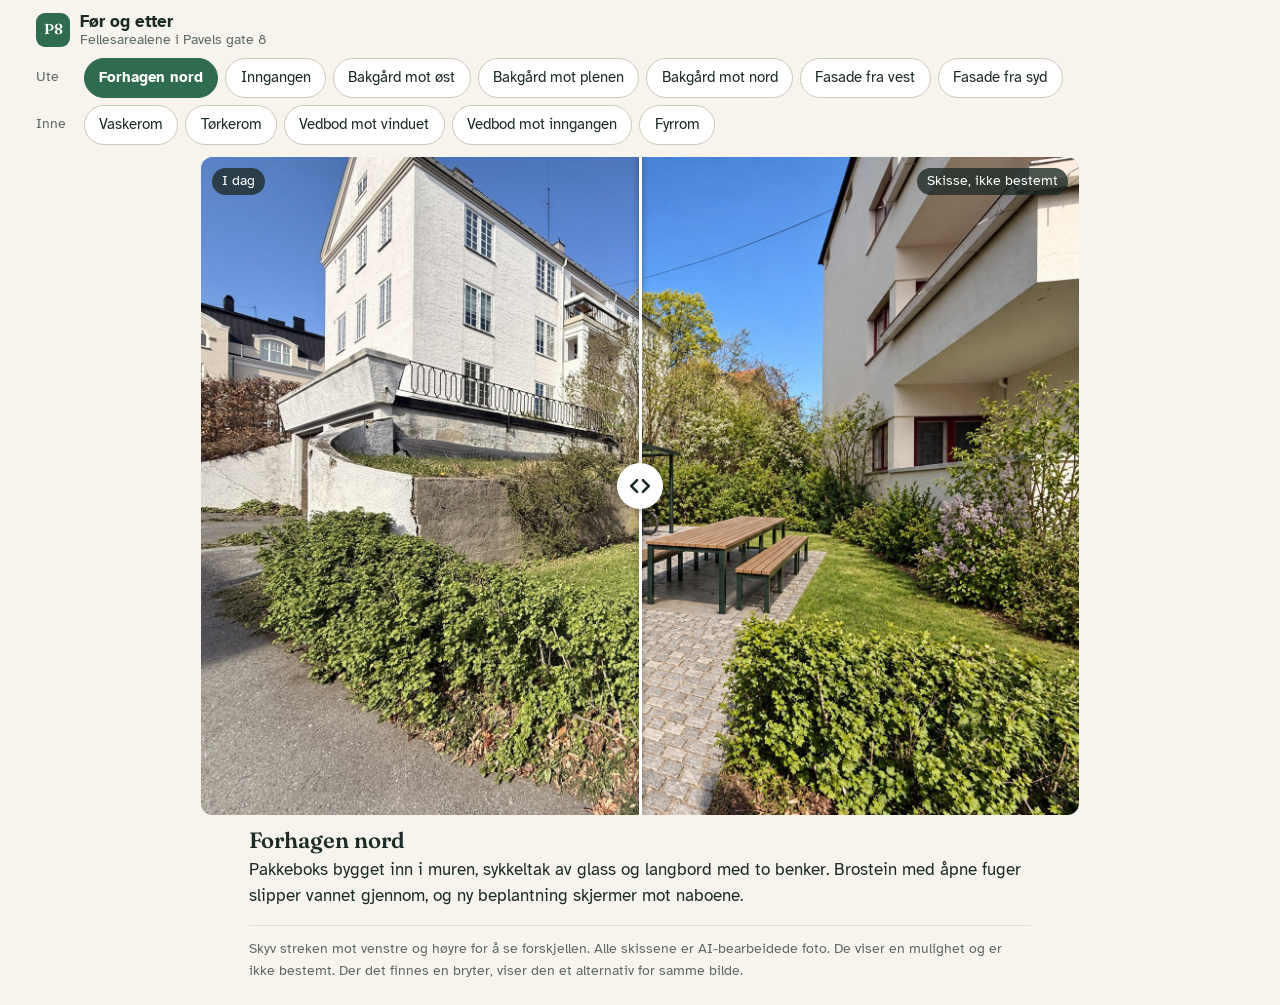
==== commit f8bad4fc: "For-etter: fasadebilder, balkongbryter og én bryter per bilde Legger til Fasade fra vest og fra syd " ====
--- a/for-etter/index.html
+++ b/for-etter/index.html
@@ -42,8 +42,8 @@
 
     /* Romknapper */
     .romvalg { display: flex; flex-wrap: wrap; gap: .4rem 1.25rem; padding-bottom: .7rem; }
-    .gruppe { display: flex; flex-wrap: wrap; align-items: center; gap: .4rem; }
-    .gruppe-navn { color: var(--muted); font-size: .8rem; margin-right: .1rem; }
+    .gruppe { display: flex; flex-wrap: nowrap; align-items: flex-start; gap: .4rem; width: 100%; }
+    .gruppe-navn { color: var(--muted); font-size: .8rem; width: 2.4rem; flex: none; padding-top: .55rem; }
     .gruppe-knapper { display: flex; flex-wrap: wrap; gap: .4rem; }
     .romknapp {
       font: inherit; font-size: .9rem; color: var(--ink); background: var(--surface);
@@ -56,6 +56,7 @@
 
     /* Brytere: bytt funksjon mellom to rom */
     .brytere { display: flex; flex-wrap: wrap; gap: .4rem; width: 100%; }
+    .brytere[hidden], .bytteknapp[hidden] { display: none; }
     .bytteknapp {
       display: inline-flex; align-items: center; gap: .5rem;
       font: inherit; font-size: .9rem; font-weight: 700; color: var(--primary-hover); background: var(--primary-soft);
@@ -123,8 +124,9 @@
     @media (max-width: 640px) {
       :root { --reservert: 0rem; }
       .romvalg { gap: .35rem; }
-      .gruppe { width: 100%; flex-wrap: nowrap; align-items: flex-start; }
-      .gruppe-navn { width: 2.4rem; margin: 0; padding-top: .5rem; flex: none; }
+      .gruppe-knapper { flex-wrap: nowrap; overflow-x: auto; min-width: 0; padding: .15rem; margin: -.15rem; scrollbar-width: none; }
+      .gruppe-knapper::-webkit-scrollbar { display: none; }
+      .romknapp { flex: none; }
       .scene { border-radius: 8px; }
       .merkelapp { font-size: .75rem; top: .45rem; }
       .lag-for .merkelapp { left: .45rem; }
@@ -169,7 +171,7 @@
     </main>
 
     <footer class="fot">
-      Skyv streken mot venstre og høyre for å se forskjellen. Alle skissene er AI-bearbeidede foto. De viser en mulighet og er ikke bestemt. De to bryterne viser rommene med motsatt funksjon.
+      Skyv streken mot venstre og høyre for å se forskjellen. Alle skissene er AI-bearbeidede foto. De viser en mulighet og er ikke bestemt. Der det finnes en bryter, viser den et alternativ for samme bilde.
     </footer>
   </div>
 
@@ -185,7 +187,12 @@
         id: 'inngang', gruppe: 'Ute', knapp: 'Inngangen', tittel: 'Inngangen', b: 1800, h: 1350,
         tekst: 'Bord og to benker med rygg, for rundt seks personer, på skiferheller koblet til hellene foran inngangen. Gress rundt sittegruppen og busker som skjermer leiligheten i første etasje.',
         altFor: 'Inngangen i dag, med heller, plen og hekk.',
-        altEtter: 'Skisse av inngangen med bord og to benker på skiferheller, omgitt av gress og busker.'
+        altEtter: 'Skisse av inngangen med bord og to benker på skiferheller, omgitt av gress og busker.',
+        bytte: {
+          par: 'balkong', tittel: 'Inngangen med balkonger',
+          tekst: 'Samme sittegruppe, med balkong over inngangen. Slanke svarte stolper bærer balkongen, men bare den ene synes i dette bildet. Himlingen under har trespiler av eik og innfelt LED-belysning, og husnummeret er flyttet til brystningen. Høyden under balkongen er et anslag.',
+          altEtter: 'Skisse av inngangen med sittegruppe på skiferheller og balkong over, båret av en slank svart stolpe, med himling av eikespiler og innfelt LED-lys.'
+        }
       },
       {
         id: 'bakgard-ost', gruppe: 'Ute', knapp: 'Bakgård mot øst', tittel: 'Bakgård mot øst', b: 1800, h: 1350,
@@ -204,6 +211,18 @@
         tekst: 'Samme orangeri sett fra fasaden, med langsiden mot plenen og langbordet synlig gjennom glasset. Tørkestativet står nærmest, til venstre i bildet, mellom orangeriet og fasaden. Steinhellene er borte, og brostein ligger der grusen er. Størrelsen på orangeriet er et anslag ut fra fotoet og må måles på stedet.',
         altFor: 'Bakgården mot nord i dag, med plen, steinheller, tørkestativ, lav mur og hekk.',
         altEtter: 'Skisse av plenen sett fra fasaden, med et opplyst orangeri med teglbrystning og langbord, tørkestativ til venstre og brostein bak til høyre.'
+      },
+      {
+        id: 'fasade-vest', gruppe: 'Ute', knapp: 'Fasade fra vest', tittel: 'Fasade fra vest', b: 1800, h: 1059,
+        tekst: 'Balkonger mot gaten i tre etasjer over inngangen, i samme stil som balkongene mot bakgården. Brystning i pusset mur i samme farge som fasaden, med rekkverk i svart emaljert jern. Dører ut til balkongene i samme stil og bredde som vinduene, og to slanke svarte stolper under den nederste balkongen. Målene er anslag.',
+        altFor: 'Fasaden mot gaten i dag, sett fra vest, med vinduer i tre etasjer over inngangen.',
+        altEtter: 'Skisse av fasaden sett fra vest med tre balkonger over inngangen, brystning i pusset mur, svart rekkverk, dører ut til balkongene og to slanke svarte stolper under den nederste.'
+      },
+      {
+        id: 'fasade-syd', gruppe: 'Ute', knapp: 'Fasade fra syd', tittel: 'Fasade fra syd', b: 1800, h: 976,
+        tekst: 'Samme balkonger sett fra syd, langs gaten. De er like brede som vindusfeltet over inngangen. Målene er anslag.',
+        altFor: 'Fasaden i dag, sett fra syd langs gaten, med balkongene på hjørnet og busker foran.',
+        altEtter: 'Skisse av fasaden sett fra syd med tre nye balkonger mot gaten over inngangen.'
       },
       {
         id: 'vaskerom', gruppe: 'Inne', knapp: 'Vaskerom', tittel: 'Vaskerom', b: 1800, h: 1208,
@@ -271,10 +290,12 @@
     var sisteValg = 0;
     var gjeldende = null;
     var PAR = [
-      { id: 'ved', tekst: 'Bytt tørkerom og vedbod', start: 'verksted',
+      { id: 'ved', tekst: 'Bytt tørkerom og vedbod',
         vanlig: 'Nå: verksted i tørkerommet, ved i vedboden', byttet: 'Nå: ved i tørkerommet, verksted i vedboden' },
-      { id: 'vask', tekst: 'Bytt vaskerom og fyrrom', start: 'vaskerom',
-        vanlig: 'Nå: vaskeri i vaskerommet, beredskap i fyrrommet', byttet: 'Nå: beredskap i vaskerommet, vaskeri i fyrrommet' }
+      { id: 'vask', tekst: 'Bytt vaskerom og fyrrom',
+        vanlig: 'Nå: vaskeri i vaskerommet, beredskap i fyrrommet', byttet: 'Nå: beredskap i vaskerommet, vaskeri i fyrrommet' },
+      { id: 'balkong', tekst: 'Vis balkonger', merkelapp: 'Balkonger: ikke bestemt',
+        vanlig: 'Nå: uten balkonger', byttet: 'Nå: med balkonger' }
     ];
     var byttet = {};
     (new URLSearchParams(location.search).get('byttet') || '').split(',').forEach(function (id) {
@@ -300,6 +321,13 @@
       });
     }
 
+    // Bare bryteren som gjelder bildet man ser, er synlig
+    function visAktuellBryter(rom) {
+      var par = rom.bytte ? rom.bytte.par : null;
+      PAR.forEach(function (p) { brytere[p.id].hidden = p.id !== par; });
+      bryterRad.hidden = !par;
+    }
+
     function settPosisjon(prosent) {
       var p = Math.max(0, Math.min(100, prosent));
       scene.style.setProperty('--pos', p + '%');
@@ -321,6 +349,12 @@
       var valg = ++sisteValg;
       var vis = visning(rom);
       gjeldende = rom;
+      visAktuellBryter(rom);
+      var valgtKnapp = knapper[rom.id];
+      if (valgtKnapp) {
+        var knappRad = valgtKnapp.parentNode;
+        knappRad.scrollLeft = valgtKnapp.offsetLeft - knappRad.offsetLeft - (knappRad.clientWidth - valgtKnapp.offsetWidth) / 2;
+      }
       Object.keys(knapper).forEach(function (k) {
         if (k === rom.id) knapper[k].setAttribute('aria-current', 'true');
         else knapper[k].removeAttribute('aria-current');
@@ -338,7 +372,7 @@
         bildeEtter.src = etterKilde(rom);
         bildeEtter.alt = vis.altEtter;
         document.getElementById('merkelapp-etter').textContent =
-          erByttet(rom) ? 'Byttet om: skisse, ikke bestemt' : 'Skisse, ikke bestemt';
+          erByttet(rom) ? (PAR.filter(function (p) { return p.id === rom.bytte.par; })[0].merkelapp || 'Byttet om: ikke bestemt') : 'Skisse, ikke bestemt';
         if (!beholdPosisjon) settPosisjon(50);
       });
     }
@@ -369,7 +403,7 @@
       romvalg.appendChild(gruppe);
     });
 
-    // Brytere: viser to rom med motsatt funksjon. Står du i et annet rom, hopper siden til det første i paret.
+    // Brytere: bytter mellom skissen og et alternativ for samme bilde
     var bryterRad = document.createElement('div');
     bryterRad.className = 'brytere';
     PAR.forEach(function (p) {
@@ -390,9 +424,9 @@
       knapp.addEventListener('click', function () {
         byttet[p.id] = !byttet[p.id];
         oppdaterBrytere();
-        var iParet = gjeldende.bytte && gjeldende.bytte.par === p.id;
-        if (byttet[p.id] && !iParet) visRom(p.start, true);
-        else visRom(gjeldende.id, true, true);
+        visRom(gjeldende.id, true, true);
+        // Balkongen ligger i venstre del av bildet, så streken må flyttes for at den skal synes
+        if (p.id === 'balkong') settPosisjon(byttet[p.id] ? 12 : 50);
       });
       brytere[p.id] = knapp;
       bryterRad.appendChild(knapp);
